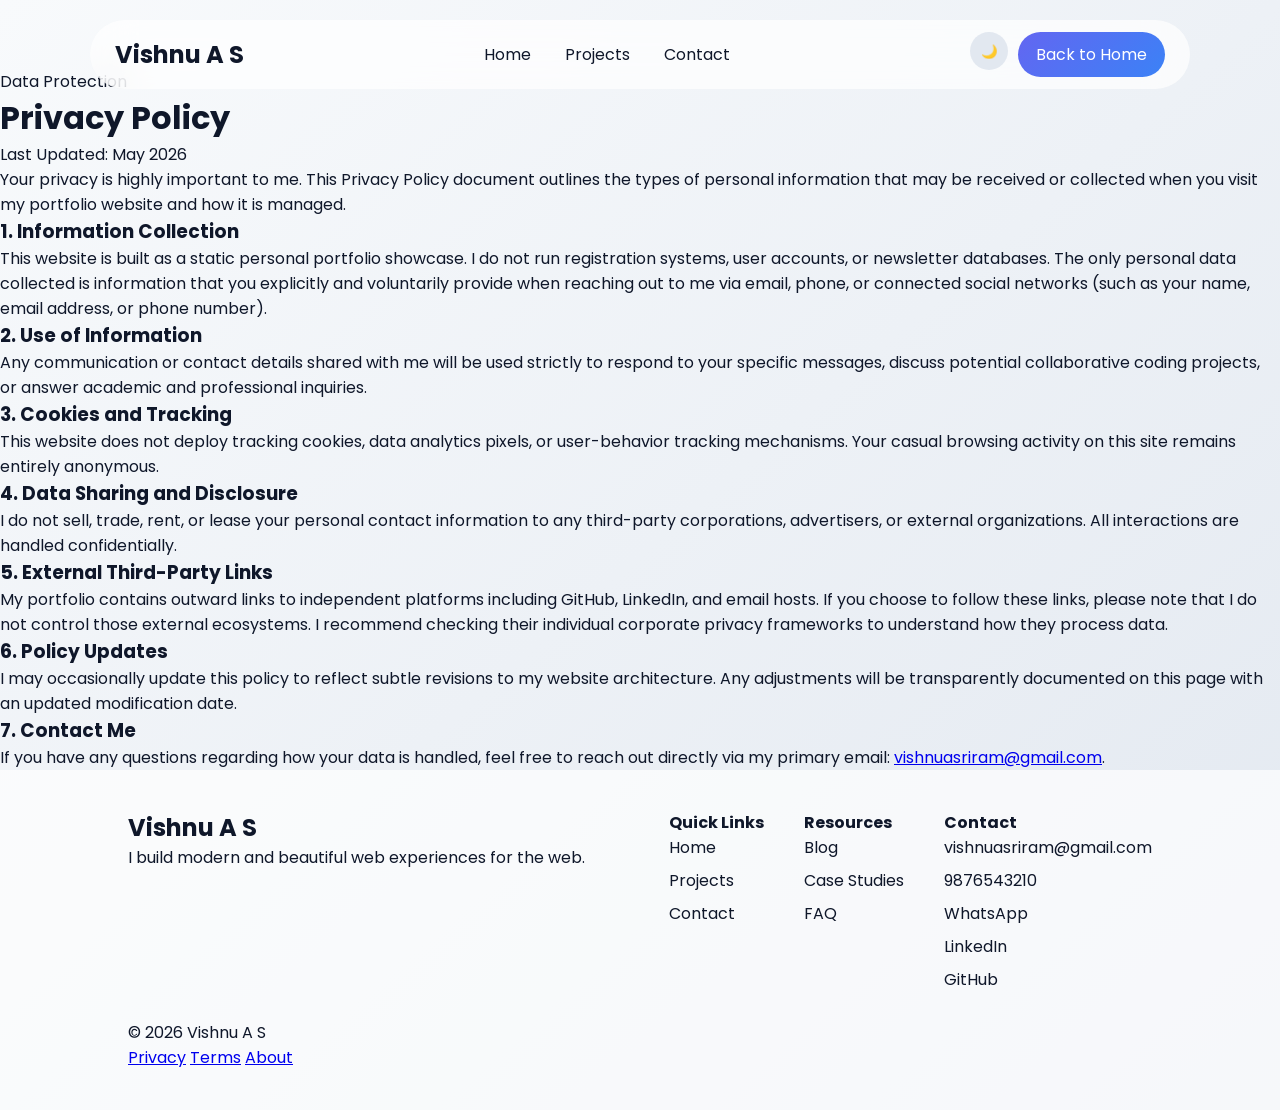
==== privacy.html @ 8cb65538 "Add files via upload" ====
<!DOCTYPE html>
<html lang="en">
<head>
    <meta charset="UTF-8">
    <meta name="viewport" content="width=device-width, initial-scale=1.0">
    <title>Privacy Policy - Vishnu Portfolio</title>
    <link rel="stylesheet" href="style.css">
    <link href="https://fonts.googleapis.com/css2?family=Poppins:wght@300;400;600&display=swap" rel="stylesheet">
    <link rel="stylesheet" href="https://cdnjs.cloudflare.com/ajax/libs/font-awesome/6.5.0/css/all.min.css">
    
    <script>
        if (localStorage.getItem("theme") === "dark" || (!localStorage.getItem("theme") && window.matchMedia("(prefers-color-scheme: dark)").matches)) {
            document.documentElement.classList.add("dark");
        }
    </script>
</head>
<body id="privacy-page">

   <header class="navbar">
    <div class="nav-inner">
        <h2 class="logo"><a href="index.html" style="text-decoration: none; color: var(--text);">Vishnu A S</a></h2>
        <nav>
            <a href="index.html#home">Home</a>
            <a href="index.html#projects">Projects</a>
            <a href="#contact">Contact</a> </nav>
        <div class="nav-right">
            <button id="themeToggle" class="theme-btn" aria-label="Toggle dark mode">🌙</button>
            <a href="index.html" class="cv-btn" style="text-decoration: none;">Back to Home</a>
        </div>
    </div>
</header>

    <main class="terms-main"> <div class="terms-container">
            <span class="tag">Data Protection</span>
            <h1>Privacy Policy</h1>
            <p class="last-updated">Last Updated: May 2026</p>
            
            <div class="terms-text-block">
                <p>Your privacy is highly important to me. This Privacy Policy document outlines the types of personal information that may be received or collected when you visit my portfolio website and how it is managed.</p>
                
                <h3>1. Information Collection</h3>
                <p>This website is built as a static personal portfolio showcase. I do not run registration systems, user accounts, or newsletter databases. The only personal data collected is information that you explicitly and voluntarily provide when reaching out to me via email, phone, or connected social networks (such as your name, email address, or phone number).</p>

                <h3>2. Use of Information</h3>
                <p>Any communication or contact details shared with me will be used strictly to respond to your specific messages, discuss potential collaborative coding projects, or answer academic and professional inquiries.</p>

                <h3>3. Cookies and Tracking</h3>
                <p>This website does not deploy tracking cookies, data analytics pixels, or user-behavior tracking mechanisms. Your casual browsing activity on this site remains entirely anonymous.</p>

                <h3>4. Data Sharing and Disclosure</h3>
                <p>I do not sell, trade, rent, or lease your personal contact information to any third-party corporations, advertisers, or external organizations. All interactions are handled confidentially.</p>

                <h3>5. External Third-Party Links</h3>
                <p>My portfolio contains outward links to independent platforms including GitHub, LinkedIn, and email hosts. If you choose to follow these links, please note that I do not control those external ecosystems. I recommend checking their individual corporate privacy frameworks to understand how they process data.</p>

                <h3>6. Policy Updates</h3>
                <p>I may occasionally update this policy to reflect subtle revisions to my website architecture. Any adjustments will be transparently documented on this page with an updated modification date.</p>
                
                <h3>7. Contact Me</h3>
                <p>If you have any questions regarding how your data is handled, feel free to reach out directly via my primary email: <a href="mailto:vishnuasriram@gmail.com">vishnuasriram@gmail.com</a>.</p>
            </div>
        </div>
    </main>

    <footer class="footer" id="contact">
    <div class="footer-inner">
        <div class="footer-left">
            <h2 class="logo">Vishnu A S</h2>
            <p>I build modern and beautiful web experiences for the web.</p>
        </div>
        <div class="footer-links">
            <div class="footer-column">
                <h4>Quick Links</h4>
                <a href="index.html#home">Home</a>
                <a href="index.html#projects">Projects</a>
                <a href="#contact">Contact</a>
            </div>
            <div class="footer-column">
                <h4>Resources</h4>
                <a href="#">Blog</a>
                <a href="#">Case Studies</a>
                <a href="#">FAQ</a>
            </div>
            <div class="footer-column">
                <h4>Contact</h4>
                <p>
                    <a href="mailto:vishnuasriram@gmail.com">vishnuasriram@gmail.com</a>
                </p>
                <p>
                    <a href="tel:+919876543210">9876543210</a>
                </p>
                <p>
                    <a href="https://wa.me/+919876543210" target="_blank" rel="noopener">WhatsApp</a>
                </p>
                <p>
                    <a href="https://www.linkedin.com/in/vishnuasriram" target="_blank" rel="noopener">LinkedIn</a>
                </p>
                <p>
                    <a href="https://github.com/Vishnu-2010" target="_blank" rel="noopener">GitHub</a>
                </p>
            </div>
        </div>
    </div>
    <div class="footer-bottom">
        <p>© 2026 Vishnu A S</p>
        <div class="footer-bottom-links">
            <a href="privacy.html">Privacy</a>
            <a href="terms.html">Terms</a>
            <a href="index.html#home">About</a>
        </div>
    </div>
</footer>
    <script src="script.js"></script>
</body>
</html>
---- style.css ----
* {
    margin: 0;
    padding: 0;
    box-sizing: border-box;
}

/* THEME */
:root {
    --bg: linear-gradient(to bottom right, #f8fafc, #e2e8f0);
    --text: #0f172a;
    --glass: rgba(255,255,255,0.7);
    --secondary: #e2e8f0;
    --primary: linear-gradient(135deg, #6366f1, #3b82f6);
}

body.dark {
    --bg: #020617;
    --text: #e2e8f0;
    --glass: rgba(30,41,59,0.8);
    --secondary: rgba(30,41,59,0.6);
}

/* BODY */
body {
    font-family: "Poppins", sans-serif;
    background: var(--bg);
    color: var(--text);
    min-height: 100vh;
    display: flex;
    flex-direction: column;
}

/* NAVBAR */
.navbar {
    position: sticky;
    top: 20px;
    display: flex;
    justify-content: center;
    z-index: 1000;
}

.nav-inner {
    width: 90%;
    max-width: 1100px;
    background: var(--glass);
    backdrop-filter: blur(20px);
    border-radius: 50px;
    padding: 12px 25px;
    display: flex;
    justify-content: space-between;
    align-items: center;
}

nav a {
    margin: 0 15px;
    text-decoration: none;
    color: var(--text);
}

/* BUTTONS */
.nav-right {
    display: flex;
    gap: 10px;
}

.theme-btn {
    width: 38px;
    height: 38px;
    border-radius: 50%;
    border: none;
    background: var(--secondary);
}

.cv-btn {
    background: var(--primary);
    color: white;
    border: none;
    padding: 10px 18px;
    border-radius: 30px;
}

/* HERO */
.hero {
    display: flex;
    justify-content: space-between;
    align-items: center;
    padding: 120px 10%;
}

.hero-left {
    max-width: 500px;
}

.hero-buttons {
    margin-top: 20px;
    display: flex;
    gap: 10px;
}

.primary {
    background: var(--primary);
    color: white;
    padding: 12px 22px;
    border-radius: 30px;
    border: none;
}

.secondary {
    background: var(--secondary);
    padding: 12px 22px;
    border-radius: 30px;
    border: none;
}

.profile-img {
    width: 280px;
    border-radius: 20px;
}

/* SERVICES */
.services {
    padding: 80px 10%;
    text-align: center;
    flex: 1;
}

.services-grid {
    display: grid;
    grid-template-columns: repeat(3, 1fr);
    gap: 25px;
    margin-top: 40px;
}

.service-card {
    background: var(--glass);
    padding: 30px;
    border-radius: 20px;
}

.icon {
    font-size: 28px;
    margin-bottom: 10px;
    background: linear-gradient(135deg, #6366f1, #3b82f6);
    -webkit-background-clip: text;
    color: transparent;
}

/* FOOTER */
.footer {
    margin-top: auto;
    background: var(--glass);
    padding: 40px 10%;
}

.footer-inner {
    display: flex;
    justify-content: space-between;
}

.footer-links {
    display: flex;
    gap: 40px;
}

.footer-column a {
    display: block;
    text-decoration: none;
    color: var(--text);
    margin-bottom: 8px;
}

.footer-bottom {
    margin-top: 20px;
}
/* =========================
   RESPONSIVE DESIGN
========================= */

/* TABLETS (<= 1024px) */
@media (max-width: 1024px) {

    .hero {
        flex-direction: column;
        text-align: center;
        gap: 40px;
    }

    .hero-right img {
        width: 220px;
    }

    .services-grid {
        grid-template-columns: repeat(2, 1fr);
    }

    .footer-inner {
        flex-direction: column;
        gap: 30px;
    }

    .footer-links {
        justify-content: space-between;
    }
}


/* MOBILE (<= 768px) */
@media (max-width: 768px) {

    /* NAVBAR */
    .nav-inner {
        flex-direction: column;
        gap: 10px;
        border-radius: 20px;
    }

    nav {
        display: flex;
        flex-wrap: wrap;
        justify-content: center;
    }

    nav a {
        margin: 5px 10px;
    }

    .nav-right {
        justify-content: center;
    }

    /* HERO */
    .hero {
        padding: 80px 5%;
    }

    .hero-left h1 {
        font-size: 28px;
    }

    .hero-left h3 {
        font-size: 18px;
    }

    .hero-buttons {
        flex-direction: column;
        align-items: center;
    }

    /* SERVICES */
    .services-grid {
        grid-template-columns: 1fr;
    }

    /* FOOTER */
    .footer-links {
        flex-direction: column;
        gap: 20px;
    }

}


/* SMALL PHONES (<= 480px) */
@media (max-width: 480px) {

    .hero-left h1 {
        font-size: 24px;
    }

    .profile-img {
        width: 180px;
    }

    .cv-btn {
        padding: 8px 14px;
        font-size: 14px;
    }
}
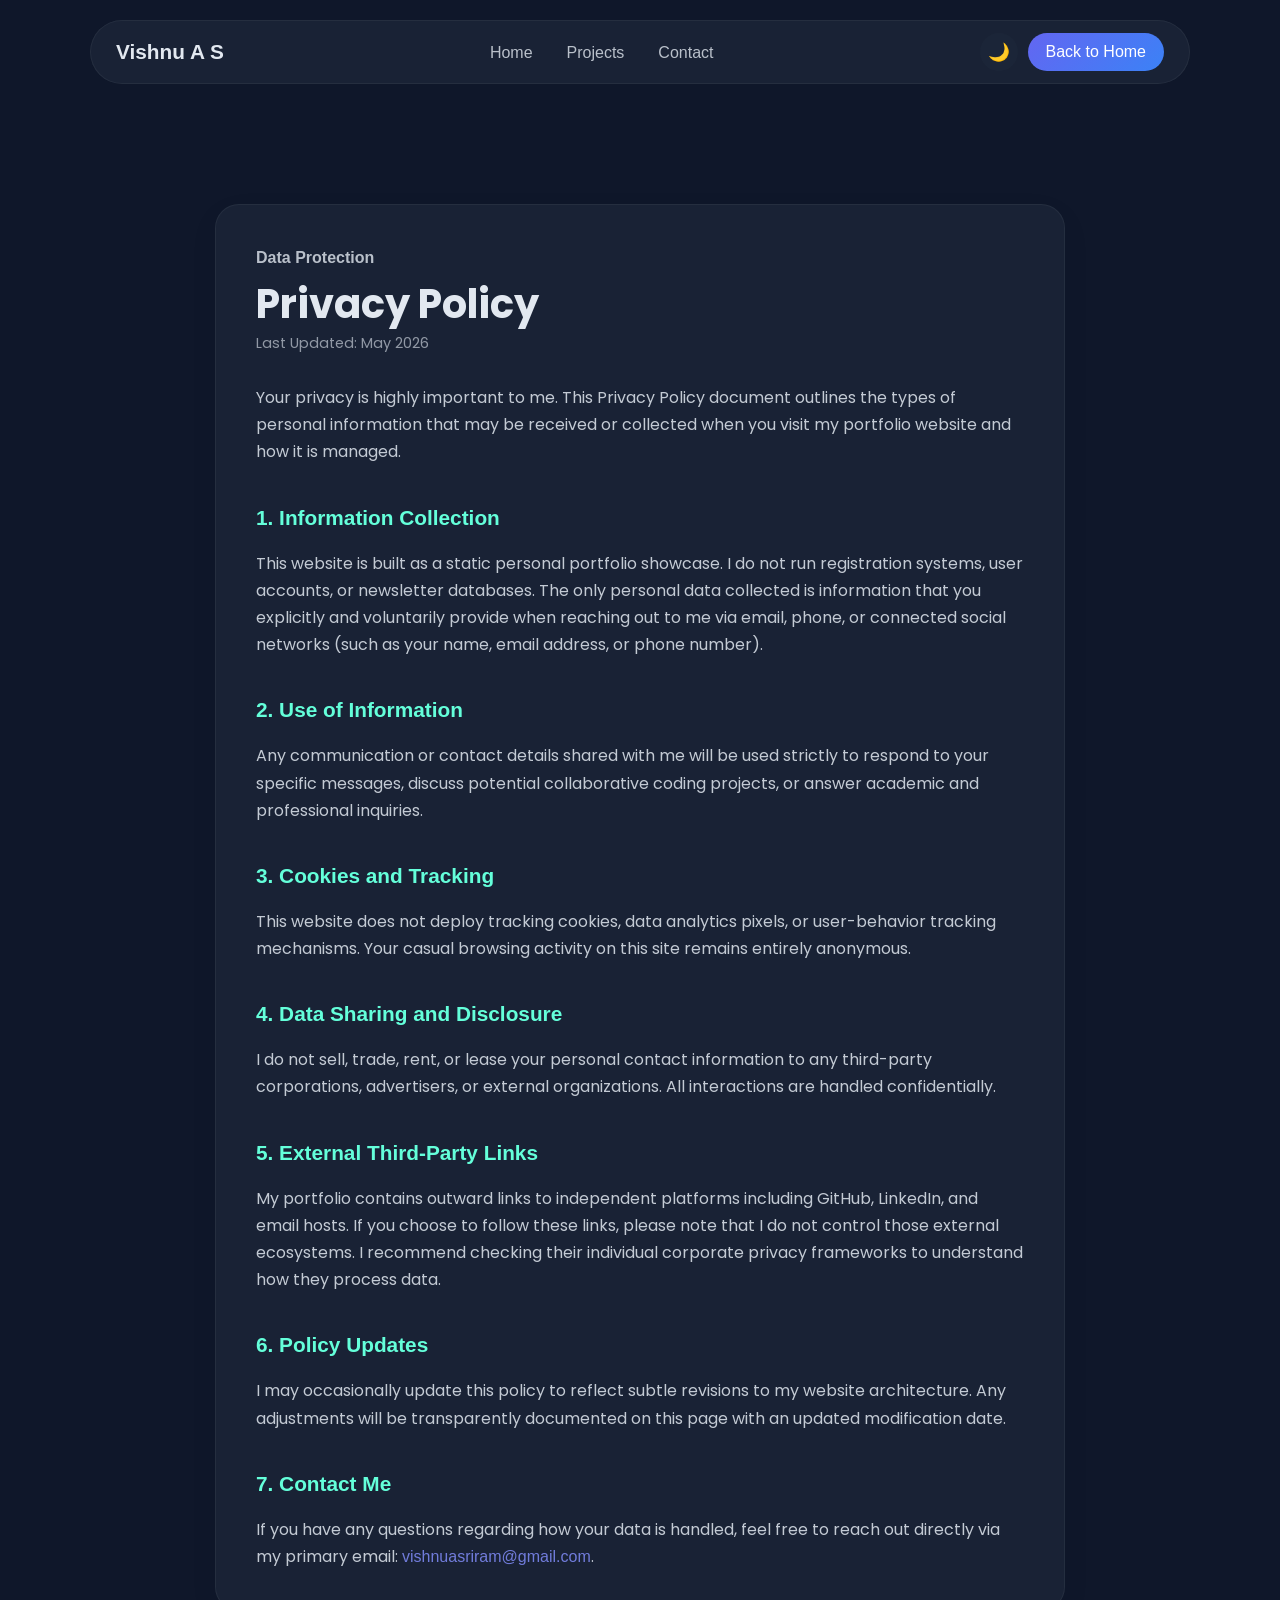
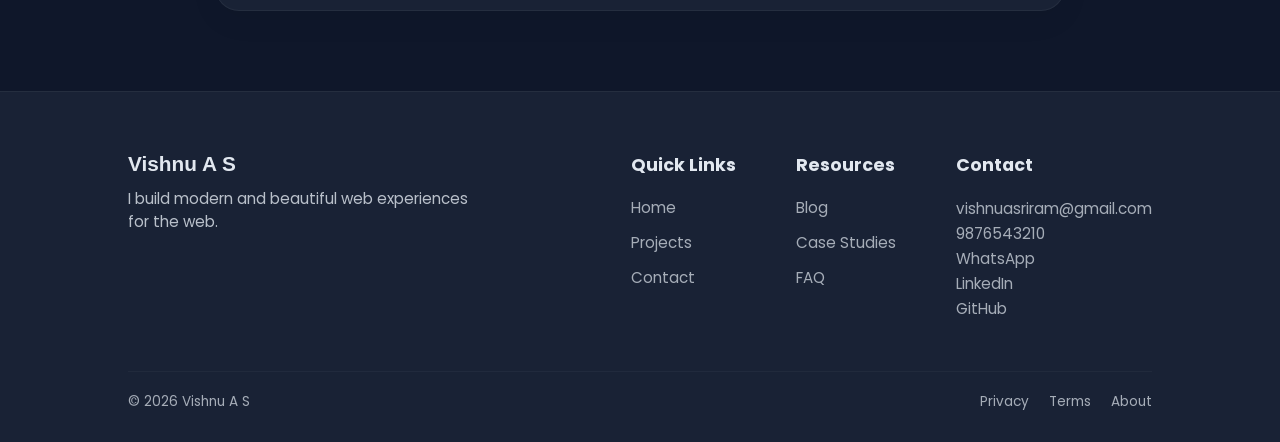
==== commit 56dca306: "Add files via upload" ====
--- a/privacy.html
+++ b/privacy.html
@@ -106,7 +106,7 @@
         <div class="footer-bottom-links">
             <a href="privacy.html">Privacy</a>
             <a href="terms.html">Terms</a>
-            <a href="index.html#home">About</a>
+            <a href="about.html">About</a>
         </div>
     </div>
 </footer>
--- a/style.css
+++ b/style.css
@@ -1,278 +1,582 @@
+/* ==========================================================================
+   1. Base Reset & Variables
+   ========================================================================== */
 * {
     margin: 0;
     padding: 0;
     box-sizing: border-box;
 }
 
-/* THEME */
 :root {
-    --bg: linear-gradient(to bottom right, #f8fafc, #e2e8f0);
+    --bg: #f1f5f9; 
     --text: #0f172a;
-    --glass: rgba(255,255,255,0.7);
+    --glass: rgba(255, 255, 255, 0.7);
     --secondary: #e2e8f0;
     --primary: linear-gradient(135deg, #6366f1, #3b82f6);
-}
-
-body.dark {
-    --bg: #020617;
+    --border: rgba(255, 255, 255, 0.4);
+    --tag-bg: rgba(99, 102, 241, 0.1);
+    --tag-text: #4f46e5;
+    
+    /* Skills Variable Overrides */
+    --skill-heading: #4f46e5;
+    --badge-bg: #ffffff;
+    --badge-border: rgba(99, 102, 241, 0.2);
+}
+
+html.dark {
+    --bg: #0f172a;
     --text: #e2e8f0;
-    --glass: rgba(30,41,59,0.8);
-    --secondary: rgba(30,41,59,0.6);
-}
-
-/* BODY */
+    --glass: rgba(30, 41, 59, 0.7);
+    --secondary: rgba(30, 41, 59, 0.6);
+    --border: rgba(255, 255, 255, 0.05);
+    --tag-bg: rgba(99, 102, 241, 0.25);
+    --tag-text: #818cf8;
+    
+    /* Skills Dark Mode Overrides */
+    --skill-heading: #64ffda;
+    --badge-bg: rgba(255, 255, 255, 0.05);
+    --badge-border: rgba(255, 255, 255, 0.1);
+}
+
+html {
+    scroll-behavior: smooth;
+}
+
 body {
     font-family: "Poppins", sans-serif;
-    background: var(--bg);
+    background-color: var(--bg);
     color: var(--text);
     min-height: 100vh;
     display: flex;
     flex-direction: column;
 }
 
-/* NAVBAR */
-.navbar {
-    position: sticky;
-    top: 20px;
-    display: flex;
+/* Smooth Transitions for Light/Dark Mode Switcher */
+body, .nav-inner, .project-card, .footer, nav a, .theme-btn, .secondary, .proj-tag, .skill-category, .skill-badge {
+    transition: background-color 0.4s cubic-bezier(0.4, 0, 0.2, 1), 
+                color 0.4s cubic-bezier(0.4, 0, 0.2, 1), 
+                border-color 0.4s cubic-bezier(0.4, 0, 0.2, 1), 
+                box-shadow 0.4s cubic-bezier(0.4, 0, 0.2, 1),
+                transform 0.3s ease,
+                filter 0.3s ease;
+}
+
+button, a { 
+    cursor: pointer; 
+}
+
+/* ==========================================================================
+   2. Navigation Bar
+   ========================================================================== */
+.navbar { 
+    position: sticky; 
+    top: 20px; 
+    display: flex; 
+    justify-content: center; 
+    z-index: 1000; 
+}
+
+.nav-inner { 
+    width: 90%; 
+    max-width: 1100px; 
+    background: var(--glass); 
+    backdrop-filter: blur(20px); 
+    -webkit-backdrop-filter: blur(20px); 
+    border: 1px solid var(--border); 
+    border-radius: 50px; 
+    padding: 12px 25px; 
+    display: flex; 
+    justify-content: space-between; 
+    align-items: center; 
+}
+
+.logo { 
+    font-size: 1.3rem; 
+    font-weight: 600; 
+}
+
+nav a { 
+    margin: 0 15px; 
+    text-decoration: none; 
+    color: var(--text); 
+    font-weight: 500; 
+    opacity: 0.8; 
+}
+
+nav a:hover { 
+    opacity: 1; 
+}
+
+.nav-right { 
+    display: flex; 
+    gap: 10px; 
+    align-items: center; 
+}
+
+.theme-btn { 
+    width: 38px; 
+    height: 38px; 
+    border-radius: 50%; 
+    border: none; 
+    background: var(--secondary); 
+    font-size: 1.1rem; 
+    display: flex; 
+    align-items: center; 
+    justify-content: center; 
+}
+
+.cv-btn { 
+    background: var(--primary); 
+    color: white; 
+    border: none; 
+    padding: 10px 18px; 
+    border-radius: 30px; 
+    font-weight: 500; 
+    text-decoration: none; 
+    display: inline-block; 
+}
+
+/* ==========================================================================
+   3. Hero Section
+   ========================================================================== */
+.hero { 
+    display: flex; 
+    justify-content: space-between; 
+    align-items: center; 
+    padding: 120px 10% 60px 10%; 
+    max-width: 1200px; 
+    margin: 0 auto; 
+    width: 100%; 
+    gap: 40px;
+}
+
+.hero-left { 
+    max-width: 550px; 
+}
+
+.tag { 
+    font-weight: 600; 
+    opacity: 0.8; 
+}
+
+.hero h1 { 
+    font-size: 3rem; 
+    margin-top: 5px; 
+    line-height: 1.2; 
+}
+
+.hero h3 { 
+    font-size: 1.4rem; 
+    margin-bottom: 15px; 
+    background: var(--primary); 
+    -webkit-background-clip: text; 
+    -webkit-text-fill-color: transparent; 
+}
+
+.hero p { 
+    opacity: 0.85; 
+    line-height: 1.6;
+}
+
+.hero-buttons { 
+    margin-top: 24px; 
+    display: flex; 
+    gap: 12px; 
+}
+
+.primary { 
+    background: var(--primary); 
+    color: white; 
+    padding: 12px 24px; 
+    border-radius: 30px; 
+    border: none; 
+    font-weight: 600; 
+    text-decoration: none; 
+    display: inline-block; 
+}
+
+.secondary { 
+    background: var(--secondary); 
+    color: var(--text); 
+    padding: 12px 24px; 
+    border-radius: 30px; 
+    border: none; 
+    font-weight: 600; 
+    text-decoration: none; 
+    display: inline-block; 
+}
+
+.profile-img { 
+    width: 100%; 
+    max-width: 300px; 
+    height: 360px; 
+    object-fit: cover; 
+    object-position: top center;
+    border-radius: 20px; 
+    box-shadow: 0 20px 40px rgba(0,0,0,0.15); 
+}
+
+.profile-img:hover {
+    filter: brightness(1.05);
+    transform: scale(1.02);
+}
+
+/* ==========================================================================
+   4. Technical Toolkit (Skills) Section
+   ========================================================================== */
+.section {
+    padding: 80px 10% 40px 10%;
+    max-width: 1200px;
+    margin: 0 auto;
+    width: 100%;
+}
+
+.section-title {
+    font-size: 2rem;
+    margin-bottom: 20px;
+    text-align: left;
+}
+
+.skills-wrapper {
+    display: flex;
+    flex-wrap: wrap;
+    gap: 25px;
+    width: 100%;
+    margin-top: 1.5rem;
+}
+
+.skill-category {
+    background: var(--glass);
+    backdrop-filter: blur(10px);
+    -webkit-backdrop-filter: blur(10px);
+    padding: 2rem;
+    border-radius: 16px;
+    border: 1px solid var(--border);
+    flex: 1;
+    min-width: 300px;
+}
+
+/* Visibility fix for header titles */
+.skill-category h3 {
+    margin-bottom: 1.5rem;
+    color: var(--skill-heading) !important; 
+    font-size: 1.3rem;
+    display: flex;
+    align-items: center;
+    gap: 12px;
+}
+
+.skills-grid {
+    display: flex;
+    flex-wrap: wrap;
+    gap: 10px;
+}
+
+.skill-badge {
+    background: var(--badge-bg);
+    color: var(--text) !important;
+    padding: 8px 16px;
+    border-radius: 8px;
+    font-size: 0.9rem;
+    font-weight: 500;
+    border: 1px solid var(--badge-border);
+}
+
+.skill-badge:hover {
+    background: var(--primary);
+    color: #ffffff !important;
+    transform: translateY(-2px);
+    border-color: transparent;
+    box-shadow: 0 5px 15px rgba(99, 102, 241, 0.2);
+}
+
+/* ==========================================================================
+   5. Projects Section
+   ========================================================================== */
+.projects { 
+    padding: 60px 10% 80px 10%; 
+    max-width: 1200px; 
+    margin: 0 auto; 
+    width: 100%; 
+}
+
+.projects h2 { 
+    font-size: 2rem; 
+    margin-bottom: 8px; 
+    text-align: left;
+}
+
+.projects > p {
+    text-align: left;
+}
+
+.projects-grid { 
+    display: grid; 
+    grid-template-columns: repeat(auto-fit, minmax(300px, 1fr)); 
+    gap: 30px; 
+    margin-top: 40px; 
+    width: 100%;
+}
+
+.project-card { 
+    background: var(--glass); 
+    backdrop-filter: blur(10px); 
+    -webkit-backdrop-filter: blur(10px); 
+    border: 1px solid var(--border); 
+    border-radius: 20px; 
+    text-align: left; 
+    overflow: hidden; 
+    display: flex; 
+    flex-direction: column; 
+    width: 100%;
+}
+
+.project-card:hover { 
+    transform: translateY(-6px); 
+    box-shadow: 0 15px 30px rgba(0,0,0,0.1); 
+}
+
+.project-img { 
+    width: 100%; 
+    height: 200px; 
+    object-fit: cover; 
+    border-bottom: 1px solid var(--border); 
+}
+
+.project-content { 
+    padding: 25px; 
+    display: flex; 
+    flex-direction: column; 
+    flex-grow: 1; 
+}
+
+.project-tags { 
+    display: flex; 
+    gap: 8px; 
+    flex-wrap: wrap; 
+    margin-bottom: 15px; 
+}
+
+.proj-tag { 
+    background-color: var(--tag-bg); 
+    color: var(--tag-text); 
+    padding: 4px 12px; 
+    border-radius: 12px; 
+    font-size: 0.8rem; 
+    font-weight: 600; 
+}
+
+.project-content h3 { 
+    font-size: 1.3rem; 
+    margin-bottom: 10px; 
+}
+
+.project-content p { 
+    font-size: 0.9rem; 
+    opacity: 0.8; 
+    line-height: 1.6; 
+    margin-bottom: 25px; 
+    flex-grow: 1; 
+}
+
+.project-links { 
+    display: flex; 
+    width: 100%;
+}
+
+.proj-btn { 
+    text-decoration: none; 
+    font-size: 0.9rem; 
+    font-weight: 600; 
+    display: inline-flex; 
+    align-items: center; 
+    gap: 8px; 
+    width: 100%;
     justify-content: center;
-    z-index: 1000;
-}
-
-.nav-inner {
-    width: 90%;
-    max-width: 1100px;
+    background: var(--secondary);
+    color: var(--text);
+    padding: 12px;
+    border-radius: 12px;
+}
+
+.proj-btn:hover {
+    filter: opacity(0.9);
+}
+
+/* ==========================================================================
+   6. Footer Section (FIXED)
+   ========================================================================== */
+.footer { 
+    background: var(--glass); 
+    backdrop-filter: blur(20px); 
+    -webkit-backdrop-filter: blur(20px); 
+    border-top: 1px solid var(--border); 
+    padding: 60px 10% 30px 10%; 
+    width: 100%; 
+    margin-top: auto;
+}
+
+.footer-inner { 
+    display: flex; 
+    justify-content: space-between; 
+    max-width: 1100px; 
+    margin: 0 auto; 
+    gap: 40px; 
+    flex-wrap: wrap; /* Prevents overlap on smaller screens */
+}
+
+.footer-left { 
+    max-width: 350px; 
+}
+
+.footer-left p { 
+    margin-top: 12px; 
+    font-size: 0.95rem; 
+    opacity: 0.8; 
+    line-height: 1.5;
+}
+
+.footer-links { 
+    display: flex; 
+    gap: 60px; 
+    flex-wrap: wrap; 
+}
+
+/* Forces the columns to stack perfectly vertically */
+.footer-column {
+    display: flex;
+    flex-direction: column;
+}
+
+.footer-column h4 { 
+    margin-bottom: 18px; 
+    font-size: 1.1rem; 
+    color: var(--text);
+}
+
+/* Fixes the blue/purple link issue and forces them onto their own lines */
+.footer-column a, .footer-column p a { 
+    text-decoration: none !important; 
+    color: var(--text) !important; 
+    margin-bottom: 12px; 
+    font-size: 0.95rem; 
+    opacity: 0.7; 
+    transition: opacity 0.3s ease, color 0.3s ease;
+}
+
+/* Resets <p> tags so contact links don't have huge gaps */
+.footer-column p {
+    margin: 0; 
+}
+
+.footer-column a:hover, .footer-column p a:hover { 
+    opacity: 1; 
+    color: var(--skill-heading) !important; /* Adds a nice theme color on hover */
+}
+
+.footer-bottom { 
+    margin-top: 50px; 
+    padding-top: 20px; 
+    border-top: 1px solid var(--border); 
+    display: flex; 
+    justify-content: space-between; 
+    align-items: center;
+    font-size: 0.85rem; 
+    opacity: 0.7; 
+    max-width: 1100px; 
+    margin: 50px auto 0 auto; 
+}
+
+.footer-bottom-links {
+    display: flex;
+    gap: 20px;
+}
+
+.footer-bottom-links a { 
+    text-decoration: none !important; 
+    color: var(--text) !important; 
+}
+
+.footer-bottom-links a:hover {
+    text-decoration: underline !important;
+}
+/* ==========================================================================
+   8. Document Pages Layout Structure (Privacy & Terms)
+   ========================================================================== */
+.terms-main {
+    padding: 140px 10% 80px 10%;
+    max-width: 1200px;
+    margin: 0 auto;
+    width: 100%;
+    display: flex;
+    justify-content: center;
+}
+
+.terms-container {
     background: var(--glass);
-    backdrop-filter: blur(20px);
-    border-radius: 50px;
-    padding: 12px 25px;
-    display: flex;
-    justify-content: space-between;
-    align-items: center;
-}
-
-nav a {
-    margin: 0 15px;
+    backdrop-filter: blur(10px);
+    -webkit-backdrop-filter: blur(10px);
+    border: 1px solid var(--border);
+    border-radius: 24px;
+    padding: 40px;
+    max-width: 850px; /* Locks reading container width comfortably */
+    width: 100%;
+    box-shadow: 0 10px 30px rgba(0, 0, 0, 0.05);
+}
+
+.terms-container h1 {
+    font-size: 2.5rem;
+    margin: 10px 0 5px 0;
+    line-height: 1.2;
+}
+
+.last-updated {
+    font-size: 0.9rem;
+    opacity: 0.6;
+    margin-bottom: 30px;
+    display: block;
+}
+
+.terms-text-block {
+    display: flex;
+    flex-direction: column;
+    gap: 20px; /* Neatly spaces out your paragraphs */
+}
+
+.terms-text-block p {
+    font-size: 1rem;
+    opacity: 0.85;
+    line-height: 1.7;
+}
+
+.terms-text-block h3 {
+    font-size: 1.3rem;
+    color: var(--skill-heading); /* Matches your system's dynamic accent colors */
+    margin-top: 20px;
+    font-weight: 600;
+}
+
+.terms-text-block a {
+    color: var(--tag-text);
     text-decoration: none;
-    color: var(--text);
-}
-
-/* BUTTONS */
-.nav-right {
-    display: flex;
-    gap: 10px;
-}
-
-.theme-btn {
-    width: 38px;
-    height: 38px;
-    border-radius: 50%;
-    border: none;
-    background: var(--secondary);
-}
-
-.cv-btn {
-    background: var(--primary);
-    color: white;
-    border: none;
-    padding: 10px 18px;
-    border-radius: 30px;
-}
-
-/* HERO */
-.hero {
-    display: flex;
-    justify-content: space-between;
-    align-items: center;
-    padding: 120px 10%;
-}
-
-.hero-left {
-    max-width: 500px;
-}
-
-.hero-buttons {
-    margin-top: 20px;
-    display: flex;
-    gap: 10px;
-}
-
-.primary {
-    background: var(--primary);
-    color: white;
-    padding: 12px 22px;
-    border-radius: 30px;
-    border: none;
-}
-
-.secondary {
-    background: var(--secondary);
-    padding: 12px 22px;
-    border-radius: 30px;
-    border: none;
-}
-
-.profile-img {
-    width: 280px;
-    border-radius: 20px;
-}
-
-/* SERVICES */
-.services {
-    padding: 80px 10%;
-    text-align: center;
-    flex: 1;
-}
-
-.services-grid {
-    display: grid;
-    grid-template-columns: repeat(3, 1fr);
-    gap: 25px;
-    margin-top: 40px;
-}
-
-.service-card {
-    background: var(--glass);
-    padding: 30px;
-    border-radius: 20px;
-}
-
-.icon {
-    font-size: 28px;
-    margin-bottom: 10px;
-    background: linear-gradient(135deg, #6366f1, #3b82f6);
-    -webkit-background-clip: text;
-    color: transparent;
-}
-
-/* FOOTER */
-.footer {
-    margin-top: auto;
-    background: var(--glass);
-    padding: 40px 10%;
-}
-
-.footer-inner {
-    display: flex;
-    justify-content: space-between;
-}
-
-.footer-links {
-    display: flex;
-    gap: 40px;
-}
-
-.footer-column a {
-    display: block;
-    text-decoration: none;
-    color: var(--text);
-    margin-bottom: 8px;
-}
-
-.footer-bottom {
-    margin-top: 20px;
-}
-/* =========================
-   RESPONSIVE DESIGN
-========================= */
-
-/* TABLETS (<= 1024px) */
-@media (max-width: 1024px) {
-
-    .hero {
-        flex-direction: column;
-        text-align: center;
-        gap: 40px;
+    font-weight: 500;
+}
+
+.terms-text-block a:hover {
+    text-decoration: underline;
+}
+
+/* Mobile optimizations for document sheets */
+@media (max-width: 768px) {
+    .terms-main {
+        padding: 100px 5% 50px 5%;
     }
-
-    .hero-right img {
-        width: 220px;
+    
+    .terms-container {
+        padding: 25px;
     }
-
-    .services-grid {
-        grid-template-columns: repeat(2, 1fr);
+    
+    .terms-container h1 {
+        font-size: 2rem;
     }
-
-    .footer-inner {
-        flex-direction: column;
-        gap: 30px;
-    }
-
-    .footer-links {
-        justify-content: space-between;
-    }
-}
-
-
-/* MOBILE (<= 768px) */
-@media (max-width: 768px) {
-
-    /* NAVBAR */
-    .nav-inner {
-        flex-direction: column;
-        gap: 10px;
-        border-radius: 20px;
-    }
-
-    nav {
-        display: flex;
-        flex-wrap: wrap;
-        justify-content: center;
-    }
-
-    nav a {
-        margin: 5px 10px;
-    }
-
-    .nav-right {
-        justify-content: center;
-    }
-
-    /* HERO */
-    .hero {
-        padding: 80px 5%;
-    }
-
-    .hero-left h1 {
-        font-size: 28px;
-    }
-
-    .hero-left h3 {
-        font-size: 18px;
-    }
-
-    .hero-buttons {
-        flex-direction: column;
-        align-items: center;
-    }
-
-    /* SERVICES */
-    .services-grid {
-        grid-template-columns: 1fr;
-    }
-
-    /* FOOTER */
-    .footer-links {
-        flex-direction: column;
-        gap: 20px;
-    }
-
-}
-
-
-/* SMALL PHONES (<= 480px) */
-@media (max-width: 480px) {
-
-    .hero-left h1 {
-        font-size: 24px;
-    }
-
-    .profile-img {
-        width: 180px;
-    }
-
-    .cv-btn {
-        padding: 8px 14px;
-        font-size: 14px;
-    }
-}
+}
